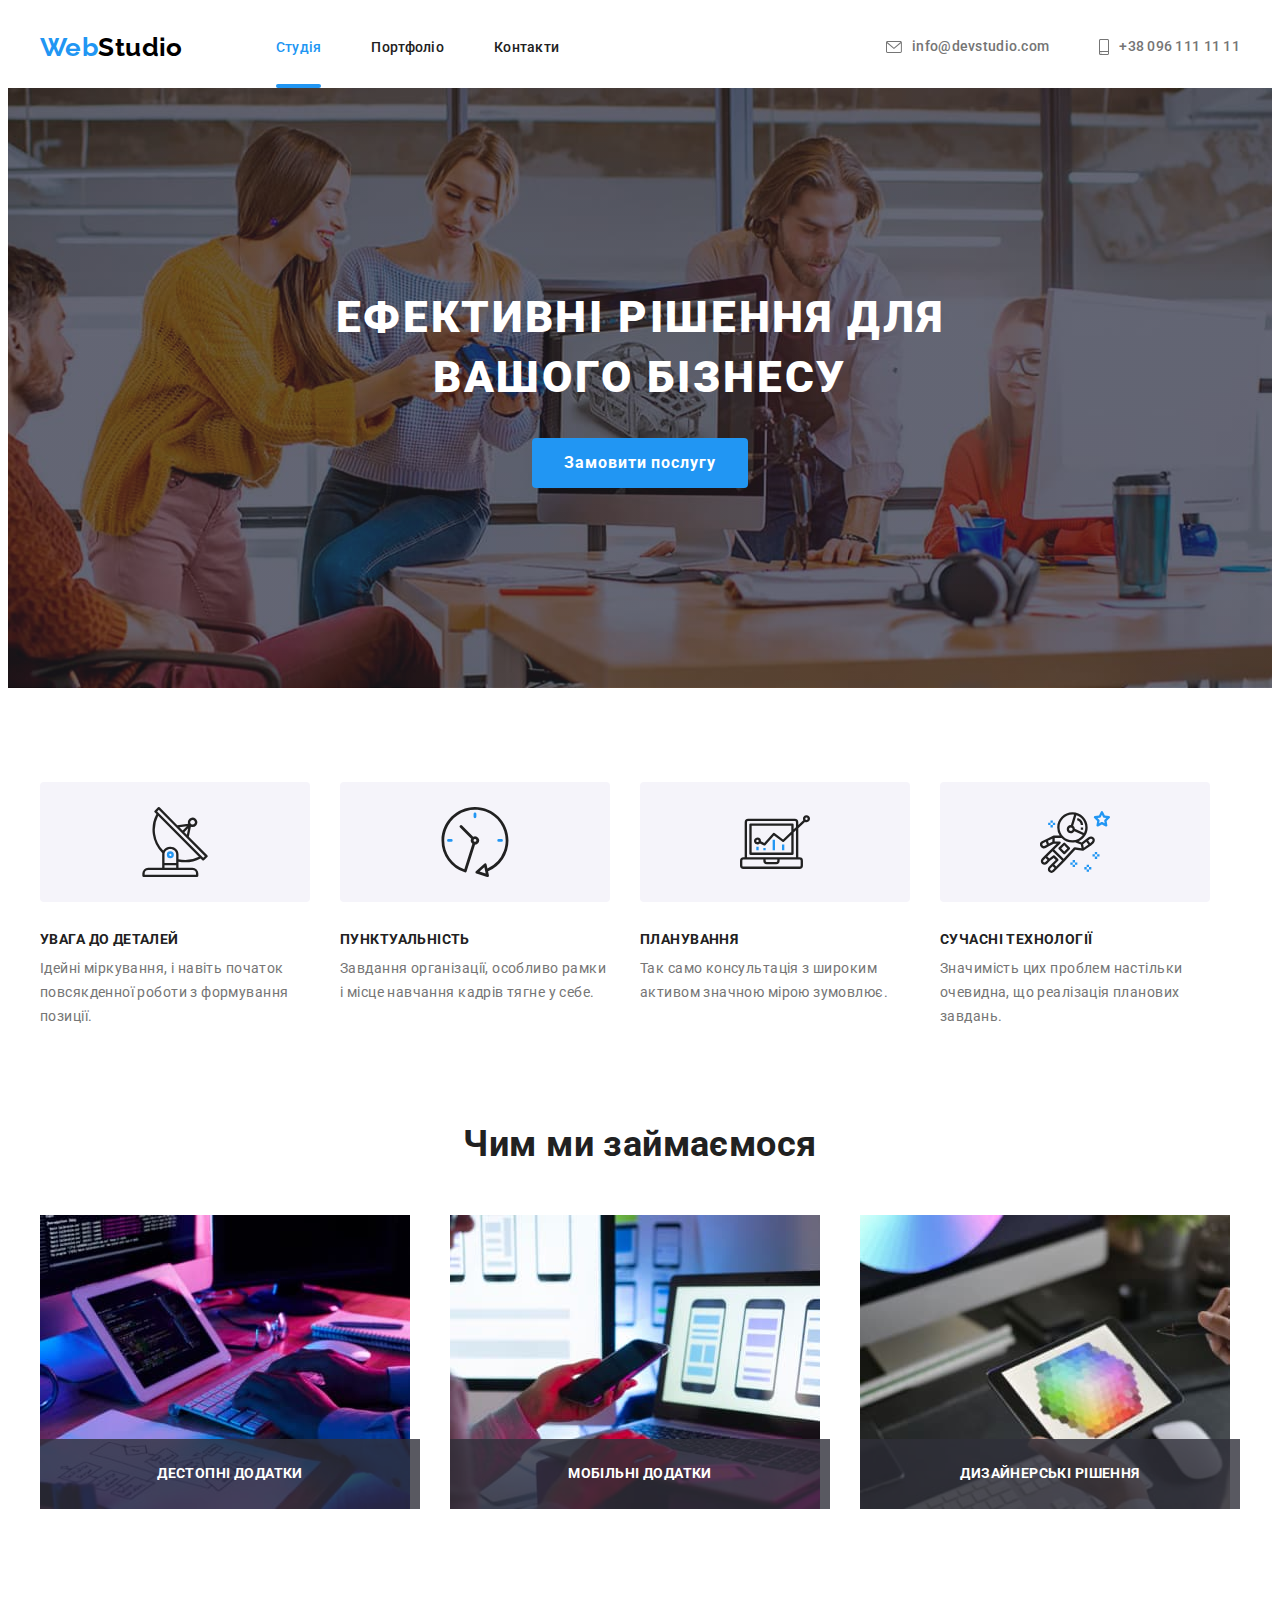
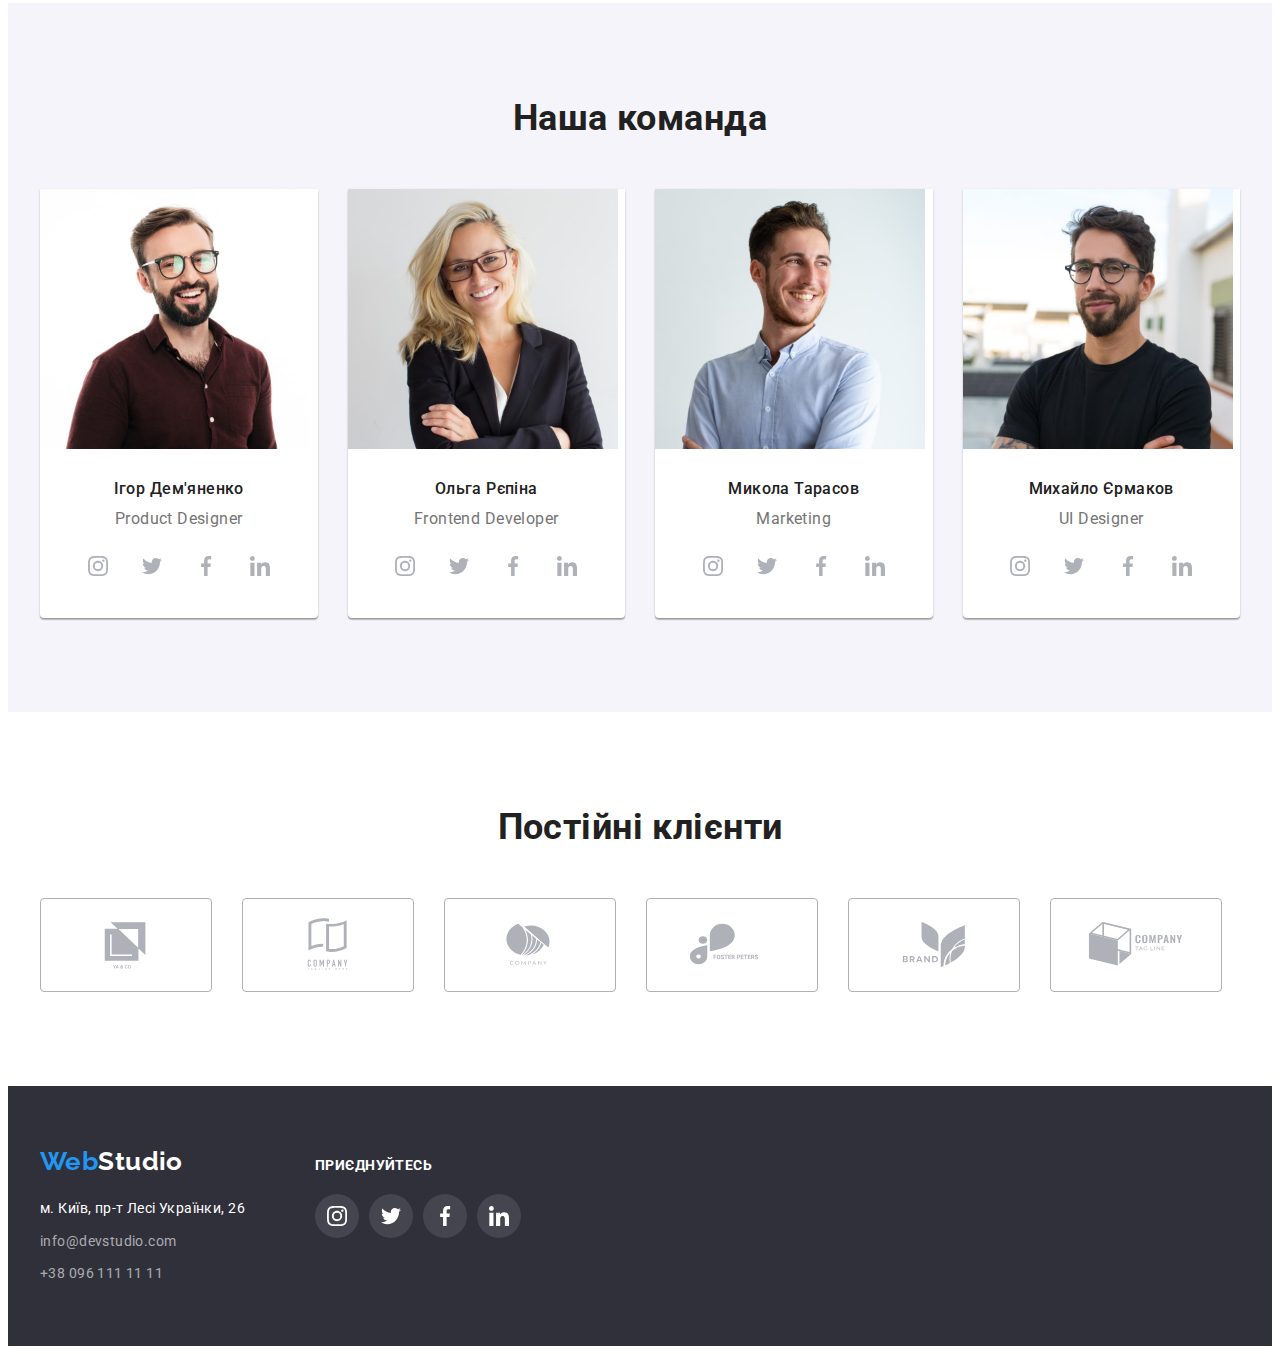
==== index.html @ 3c34f1d9 "Initial commit" ====
<!DOCTYPE html>
<html lang="uk">
  <head>
    <meta charset="UTF-8" />
    <meta http-equiv="X-UA-Compatible" content="IE=edge" />
    <meta name="viewport" content="width=device-width, initial-scale=1.0" />
    <title>WebStudio</title>
    <link rel="preconnect" href="https://fonts.googleapis.com" />
    <link rel="preconnect" href="https://fonts.gstatic.com" crossorigin />
    <link
      href="https://fonts.googleapis.com/css2?family=Raleway:wght@700&family=Roboto:wght@400;500;700;900&display=swap"
      rel="stylesheet"
    />
    <link
      rel="stylesheet"
      href="https://cdnjs.cloudflare.com/ajax/libs/modern-normalize/1.1.0/modern-normalize.min.css"
      integrity="sha512-wpPYUAdjBVSE4KJnH1VR1HeZfpl1ub8YT/NKx4PuQ5NmX2tKuGu6U/JRp5y+Y8XG2tV+wKQpNHVUX03MfMFn9Q=="
      crossorigin="anonymous"
      referrerpolicy="no-referrer"
    />
    <link rel="stylesheet" href="./css/style.css" />
  </head>
  <body>
    <header class="header">
      <div class="container header-container">
        <nav class="header-navigation">
          <div class="logotipe">
            <a class="logo-blue link logo" href="./index.html"
              >Web<span class="logo-black logo">Studio</span>
            </a>
          </div>

          <ul class="header-list list">
            <li class="header-item">
              <a href="./index.html" class="header-link link current">Студія</a>
            </li>
            <li class="header-item">
              <a href="./portfolio.html" class="header-link link">Портфоліо</a>
            </li>
            <li class="header-item">
              <a href="" class="header-link link">Контакти</a>
            </li>
          </ul>
        </nav>
        <ul class="contacts list">
          <li class="contacts-item">
            <a href="mailto:info@devstudio.com" class="contacts-link link">
              <svg class="mail" width="16" height="12">
                <use href="./img/symbol-defs.svg#icon-envelope"></use>
              </svg>
              info@devstudio.com
            </a>
          </li>
          <li class="contacts-item">
            <a href="tel:+380961111111" class="contacts-link link">
              <svg class="phone" width="10" height="16">
                <use href="./img/symbol-defs.svg#icon-smartphone"></use>
              </svg>
              +38 096 111 11 11
            </a>
          </li>
        </ul>
      </div>
    </header>
    <main>
      <section class="hero section">
        <div class="container">
          <h1 class="hero-title">Ефективні рішення для вашого бізнесу</h1>
          <button class="hero-button" type="button" data-modal-open>
            Замовити послугу
          </button>
        </div>
      </section>
      <section class="advanteges section">
        <div class="container">
          <h2 class="visually-hidden">Переваги</h2>
          <ul class="advanteges-list list">
            <li class="advanteges-item">
              <div class="icon-item">
                <svg class="icon-advanteges" width="70" height="70">
                  <use href="./img/symbol-defs.svg#icon-antenna"></use>
                </svg>
              </div>
              <h3 class="advanteges-title">Увага до деталей</h3>
              <p class="advanteges-text">
                Ідейні міркування, і навіть початок повсякденної роботи з
                формування позиції.
              </p>
            </li>
            <li class="advanteges-item">
              <div class="icon-item">
                <svg class="icon-advanteges" width="70" height="70">
                  <use href="./img/symbol-defs.svg#icon-clock"></use>
                </svg>
              </div>
              <h3 class="advanteges-title">Пунктуальність</h3>
              <p class="advanteges-text">
                Завдання організації, особливо рамки і місце навчання кадрів
                тягне у себе.
              </p>
            </li>
            <li class="advanteges-item">
              <div class="icon-item">
                <svg class="icon-advanteges" width="70" height="70">
                  <use href="./img/symbol-defs.svg#icon-diagram"></use>
                </svg>
              </div>
              <h3 class="advanteges-title">Планування</h3>
              <p class="advanteges-text">
                Так само консультація з широким активом значною мірою зумовлює.
              </p>
            </li>
            <li class="advanteges-item">
              <div class="icon-item">
                <svg class="icon-advanteges" width="70" height="70">
                  <use href="./img/symbol-defs.svg#icon-astronaut"></use>
                </svg>
              </div>
              <h3 class="advanteges-title">Сучасні технології</h3>
              <p class="advanteges-text">
                Значимість цих проблем настільки очевидна, що реалізація
                планових завдань.
              </p>
            </li>
          </ul>
        </div>
      </section>
      <section class="work section">
        <div class="container">
          <h2 class="work-title">Чим ми займаємося</h2>
          <ul class="work-list list">
            <li class="work-item">
              <img
                src="./img/workplace1.jpg"
                alt="верстка сайту"
                width="370"
                height="294"
              />
              <p class="work-name">Дестопні додатки</p>
            </li>
            <li class="work-item">
              <img
                src="./img/workplace2.jpg"
                alt="дизайн додатку"
                width="370"
                height="294"
              />
              <p class="work-name">Мобільні додатки</p>
            </li>
            <li class="work-item">
              <img
                src="./img/workplace3.jpg"
                alt="вибір кольору"
                width="370"
                height="294"
              />
              <p class="work-name">Дизайнерські рішення</p>
            </li>
          </ul>
        </div>
      </section>
      <section class="command section">
        <div class="container">
          <h2 class="command-title">Наша команда</h2>
          <ul class="command-list list">
            <li class="command-item">
              <img
                src="./img/team_mmbr1.jpeg"
                alt="працівник вебстудії"
                width="270"
                height="260"
              />
              <div class="command-card">
                <h3 class="command-name">Ігор Дем'яненко</h3>
                <p class="command-position" lang="en">Product Designer</p>
                <ul class="social-list list">
                  <li class="social-item">
                    <a class="social-link" href="">
                      <svg class="social-icon" width="20" height="20">
                        <use href="./img/symbol-defs.svg#icon-instagram"></use>
                      </svg>
                    </a>
                  </li>
                  <li class="social-item">
                    <a class="social-link" href="">
                      <svg class="social-icon" width="20" height="20">
                        <use href="./img/symbol-defs.svg#icon-twitter"></use>
                      </svg>
                    </a>
                  </li>
                  <li class="social-item">
                    <a class="social-link" href="">
                      <svg class="social-icon" width="20" height="20">
                        <use href="./img/symbol-defs.svg#icon-facebook"></use>
                      </svg>
                    </a>
                  </li>
                  <li class="social-item">
                    <a class="social-link" href="">
                      <svg class="social-icon" width="20" height="20">
                        <use href="./img/symbol-defs.svg#icon-linkedin"></use>
                      </svg>
                    </a>
                  </li>
                </ul>
              </div>
            </li>
            <li class="command-item">
              <img
                src="./img/team_mmbr2.jpeg"
                alt="працівник вебстудії"
                width="270"
                height="260"
              />
              <div class="command-card">
                <h3 class="command-name">Ольга Рєпіна</h3>
                <p class="command-position" lang="en">Frontend Developer</p>
                <ul class="social-list list">
                  <li class="social-item">
                    <a class="social-link" href="">
                      <svg class="social-icon" width="20" height="20">
                        <use href="./img/symbol-defs.svg#icon-instagram"></use>
                      </svg>
                    </a>
                  </li>
                  <li class="social-item">
                    <a class="social-link" href="">
                      <svg class="social-icon" width="20" height="20">
                        <use href="./img/symbol-defs.svg#icon-twitter"></use>
                      </svg>
                    </a>
                  </li>
                  <li class="social-item">
                    <a class="social-link" href="">
                      <svg class="social-icon" width="20" height="20">
                        <use href="./img/symbol-defs.svg#icon-facebook"></use>
                      </svg>
                    </a>
                  </li>
                  <li class="social-item">
                    <a class="social-link" href="">
                      <svg class="social-icon" width="20" height="20">
                        <use href="./img/symbol-defs.svg#icon-linkedin"></use>
                      </svg>
                    </a>
                  </li>
                </ul>
              </div>
            </li>
            <li class="command-item">
              <img
                src="./img/team_mmbr3.jpeg"
                alt="працівник вебстудії"
                width="270"
                height="260"
              />
              <div class="command-card">
                <h3 class="command-name">Микола Тарасов</h3>
                <p class="command-position" lang="en">Marketing</p>
                <ul class="social-list list">
                  <li class="social-item">
                    <a class="social-link" href="">
                      <svg class="social-icon" width="20" height="20">
                        <use href="./img/symbol-defs.svg#icon-instagram"></use>
                      </svg>
                    </a>
                  </li>
                  <li class="social-item">
                    <a class="social-link" href="">
                      <svg class="social-icon" width="20" height="20">
                        <use href="./img/symbol-defs.svg#icon-twitter"></use>
                      </svg>
                    </a>
                  </li>
                  <li class="social-item">
                    <a class="social-link" href="">
                      <svg class="social-icon" width="20" height="20">
                        <use href="./img/symbol-defs.svg#icon-facebook"></use>
                      </svg>
                    </a>
                  </li>
                  <li class="social-item">
                    <a class="social-link" href="">
                      <svg class="social-icon" width="20" height="20">
                        <use href="./img/symbol-defs.svg#icon-linkedin"></use>
                      </svg>
                    </a>
                  </li>
                </ul>
              </div>
            </li>
            <li class="command-item">
              <img
                src="./img/team_mmbr4.jpeg"
                alt="працівник вебстудії"
                width="270"
                height="260"
              />
              <div class="command-card">
                <h3 class="command-name">Михайло Єрмаков</h3>
                <p class="command-position" lang="en">UI Designer</p>
                <ul class="social-list list">
                  <li class="social-item">
                    <a class="social-link" href="">
                      <svg class="social-icon" width="20" height="20">
                        <use href="./img/symbol-defs.svg#icon-instagram"></use>
                      </svg>
                    </a>
                  </li>
                  <li class="social-item">
                    <a class="social-link" href="">
                      <svg class="social-icon" width="20" height="20">
                        <use href="./img/symbol-defs.svg#icon-twitter"></use>
                      </svg>
                    </a>
                  </li>
                  <li class="social-item">
                    <a class="social-link" href="">
                      <svg class="social-icon" width="20" height="20">
                        <use href="./img/symbol-defs.svg#icon-facebook"></use>
                      </svg>
                    </a>
                  </li>
                  <li class="social-item">
                    <a class="social-link" href="">
                      <svg class="social-icon" width="20" height="20">
                        <use href="./img/symbol-defs.svg#icon-linkedin"></use>
                      </svg>
                    </a>
                  </li>
                </ul>
              </div>
            </li>
          </ul>
        </div>
      </section>
      <section class="cliens section">
        <div class="container">
          <h2 class="clients-title">Постійні клієнти</h2>
          <ul class="clients-list list">
            <li class="clients-item">
              <a class="clients-link" href="">
                <svg class="clients-icon" width="106" height="60">
                  <use href="./img/symbol-defs.svg#icon-Logo1"></use>
                </svg>
              </a>
            </li>
            <li class="clients-item">
              <a class="clients-link" href="">
                <svg class="clients-icon" width="106" height="60">
                  <use href="./img/symbol-defs.svg#icon-Logo2"></use>
                </svg>
              </a>
            </li>
            <li class="clients-item">
              <a class="clients-link" href="">
                <svg class="clients-icon" width="106" height="60">
                  <use href="./img/symbol-defs.svg#icon-Logo3"></use>
                </svg>
              </a>
            </li>
            <li class="clients-item">
              <a class="clients-link" href="">
                <svg class="clients-icon" width="106" height="60">
                  <use href="./img/symbol-defs.svg#icon-Logo4"></use>
                </svg>
              </a>
            </li>
            <li class="clients-item">
              <a class="clients-link" href="">
                <svg class="clients-icon" width="106" height="60">
                  <use href="./img/symbol-defs.svg#icon-Logo5"></use>
                </svg>
              </a>
            </li>
            <li class="clients-item">
              <a class="clients-link" href="">
                <svg class="clients-icon" width="106" height="60">
                  <use href="./img/symbol-defs.svg#icon-Logo6"></use>
                </svg>
              </a>
            </li>
          </ul>
        </div>
      </section>
    </main>
    <footer class="footer">
      <div class="container footer-container">
        <div class="footer-content">
          <a class="logo-blue link logo" href="./index.html"
            >Web<span class="logo-white logo">Studio</span>
          </a>
          <address class="adress">
            <ul class="footer-list list">
              <li class="footer-item">
                <a
                  class="footer-adress link"
                  href="https://goo.gl/maps/qnxu2ppHanYmHoTc9"
                  target="_blank"
                  rel="noopener noreferrer nofollow"
                  >м. Київ, пр-т Лесі Українки, 26</a
                >
              </li>
              <li class="footer-item">
                <a class="footer-link link" href="mailto:info@devstudio.com"
                  >info@devstudio.com</a
                >
              </li>
              <li class="footer-item">
                <a class="footer-link link" href="tel:+380961111111"
                  >+38 096 111 11 11</a
                >
              </li>
            </ul>
          </address>
        </div>
        <div class="footer-social">
          <h2 class="footer-title">Приєднуйтесь</h2>
          <ul class="footer-soc-list list">
            <li class="footer-soc-item">
              <a class="footer-soc-link" href="">
                <svg class="footer-icon" width="20" height="20">
                  <use href="./img/symbol-defs.svg#icon-instagram"></use>
                </svg>
              </a>
            </li>
            <li class="footer-soc-item">
              <a class="footer-soc-link" href="">
                <svg class="footer-icon" width="20" height="20">
                  <use href="./img/symbol-defs.svg#icon-twitter"></use>
                </svg>
              </a>
            </li>
            <li class="footer-soc-item">
              <a class="footer-soc-link" href="">
                <svg class="footer-icon" width="20" height="20">
                  <use href="./img/symbol-defs.svg#icon-facebook"></use>
                </svg>
              </a>
            </li>
            <li class="footer-soc-item">
              <a class="footer-soc-link" href="">
                <svg class="footer-icon" width="20" height="20">
                  <use href="./img/symbol-defs.svg#icon-linkedin"></use>
                </svg>
              </a>
            </li>
          </ul>
        </div>
      </div>
    </footer>
    <div class="backdrop is-hidden" data-modal>
      <div class="modal">
        <button type="button" class="modal-button" data-modal-close>
          <svg class="modal-close" width="18" height="18">
            <use href="./img/symbol-defs.svg#icon-close"></use>
          </svg>
        </button>
      </div>
    </div>
    <script src="./js/modal.js"></script>
  </body>
</html>
---- css/style.css ----
:root {
        --accent-color: #2196F3;
        --border-color: #F5F4FA;
        --button-color: #2196F3;
        --command-backgroud: #F5F4FA;
        --contacts-link: #757575;
        --first-font-size: 16px;
        --footer-adresscolor: #FFFFFF;--footer-background: #2F303A;
        --header-link: #212121;
        --hero-backgroud: #2F303A;
        --link-color: #afb1b8;
        --logo-black: #000000;
        --logo-blue: #2196F3;
        --logo-white: #FFFFFF;
        --main-color: #FFFFFF;
        --second-title-color: #212121;
        --second-font: 'Raleway', 'sans-serif';
        --second-font-size: 14px;
        --thrid-title-color: #212121;
        --text-color: #757575;
        --typical-lh: 1.19;
}

p,
h1,
h2,
h3,
h4,
h5,
h6 {
    margin: 0;
}

ul,
ol {
    margin: 0;
    padding-left: 0;
}

button {cursor: pointer;
margin: 0;}
address {font-style: normal;}

img {
    display: block;
}
        
.list {
    list-style: none;
}

.link {
    text-decoration: none;
}

.header-list .header-link.current {
color: var(--accent-color);
}
body {
    font-family: 'Roboto', 'sans-serif';
    background-color: var(--main-color);
    letter-spacing: 0.03em;font-size: 14px;
    color: var(--thrid-title-color);
}

.container {
    width: 1200px;
    padding-left: 15px;
    padding-right: 15px;
    margin: 0 auto;
    
}

.section {
    padding: 94px 0;
}
/*------header---------*/
.header {
    padding: 24px 0 25px;
}
.logotipe {
    margin-right: 93px;
}
.logo {font-family: var(--second-font);
    font-style: normal;
    font-weight: 700;
    font-size: 26px;
    line-height: var(--typical-lh);
    }

.logo-blue {
    color: var(--logo-blue);}

.logo-black {
    color: var(--logo-black);}

.logo-white {
    color: var(--logo-white);}

.header-container {
    display: flex;
    align-items: center;
}

.header-navigation {
    display: flex;
    align-items: center;
}

.header-link {
    font-weight: 500;
    line-height: 1.14;
    letter-spacing: 0.02em;
    color: var(--header-link);
    transition: color 250ms;
    transition-timing-function: cubic-bezier(0.4, 0, 0.2, 1)

}

.header-item {
    position: relative;
}

.current::after {
    position: absolute;
    bottom: -32px;
    
    content: '';
    display: block;
    width: 100%;
    height: 4px;
    background: var(--accent-color);
    border-radius: 2px;
   
}

.header-list {
    width: 281px;
    display: flex;
    gap: 50px;
}
.contacts-link {
    font-weight: 500;
    line-height: 1.14;
    letter-spacing: 0.02em;
    color: var(--contacts-link);
    color: var(--contacts-link);
    display: flex;
    align-items: center;
    transition: color 250ms;
    transition-timing-function: cubic-bezier(0.4, 0, 0.2, 1);
}

.mail, .phone {
    margin-right: 10px;
    fill: currentColor;
    
}

.contacts {
    display: flex;
    gap: 50px;
    margin-left: auto;

}

.contacts-link:hover,
.header-link:hover,
.header-link:focus,
.footer-link:hover,
.footer-link:focus {
    color: var(--accent-color);
}

/* --------HERO---------- */
.hero {
    background-color: var(--hero-backgroud);
    padding: 200px 0;
    text-align: center;
    background-image: linear-gradient(rgba(47, 48, 58, 0.4),
    rgba(47, 48, 58, 0.4)),  url(../img/hero.jpeg);
    background-repeat: no-repeat;
    background-position: center;
    background-size: cover;
    max-width: 1600px;
    margin: 0 auto;
}

.hero-title {
    font-weight: 900;
    font-size: 44px;
    line-height: 1.36;
    text-align: center;
    letter-spacing: 0.06em;
    text-transform: uppercase;
    color: var(--main-color);
    box-sizing: border-box;
    margin: 0 auto 30px;
    width: 696px;

}
    

.hero-button {
    background-color: var(--button-color);
    font-family: inherit;
    font-style: normal;
    font-weight: 700;
    font-size: var(--first-font-size);
    line-height: 1.87;
    align-items: center;
    text-align: center;
    letter-spacing: 0.06em;
    color: var(--main-color);
    border-radius: 4px;
    border: none;
    padding: 10px 32px;
}

/* ----------advanteges--------- */

.visually-hidden {
    position: absolute;
    width: 1px;
    height: 1px;
    margin: -1px;
    border: 0;
    padding: 0;
    white-space: nowrap;
    clip-path: inset(100%);
    clip: rect(0 0 0 0);
    overflow: hidden;
}

/* .icon-item {
    display: flex;
    gap: 30px;
    margin-bottom: 30px;
} */

.icon-item {
    width: 270px;
    height: 120px;
    background-color: var(--command-backgroud);
    border-radius: 4px;
    display: flex;
    justify-content: center;
    align-items: center;
    margin-bottom: 30px;
}


.advanteges-list {
    display: flex;
    flex-wrap: wrap;
    gap: 30px;
}
.advanteges-title {
    font-size: var(--second-font-size);
    line-height: 1.14;
    text-transform: uppercase;
    margin-bottom: 10px;
}

.advanteges-item {
    width: 270px;
}

.advanteges-text {
    line-height: 1.71;
    color: var(--text-color);
}

/* -------------work-------------- */
.work-list,
.galery-list,
.button-list {
    display: flex;
}

.work-title {
    font-size: 36px;
    line-height: 1.17;
    text-align: center;
    color: var(--second-title-color);
    margin-bottom: 50px;
}

.work {
    padding: 0 0 94px;
}

.work-list {
    gap: 30px;
}

.work-item {
    position: relative;
    
    width: calc((100% - 60px) / 3);
}

.work-name {
    position: absolute;
    bottom: 0px;
    
    font-style: normal;
    font-weight: 700;
    font-size: var(--second-font-size);
    line-height: 1.14;
    text-align: center;
    letter-spacing: 0.03em;
    text-transform: uppercase;
    color: var(--main-color);
    background-color: rgba(47, 48, 58, 0.8);
    width: 100%;
    padding: 27px 0;
}

/* -------------command----------- */
.command {
    background-color: var(--command-backgroud);
}

.command-title {
    font-size: 36px;
    line-height: 1.17;
    text-align: center;
    color: var(--second-title-color);
    margin-bottom: 50px;
}

.command-list {
    display: flex;
    gap: 30px;
}

.command-item {
    width: 270px;
    background: var(--main-color);
    box-shadow: 0px 1px 3px rgba(0, 0, 0, 0.12), 0px 1px 1px rgba(0, 0, 0, 0.14), 0px 2px 1px rgba(0, 0, 0, 0.2);
    border-radius: 0px 0px 4px 4px;
    width: calc((100% - 90px) / 4);
}

.command-card {
    padding: 30px 0;
}
.command-name {
    font-weight: 500;
    font-size: var(--first-font-size);
    line-height: var(--typical-lh);
    text-align: center;
    margin-bottom: 10px;
}

.command-position {
    font-size: var(--first-font-size);
    line-height: 1.19;
    text-align: center;
    color: var(--text-color);
    margin-bottom: 16px;
}
    

.social-list {
    display: flex;
    justify-content: center;
    gap: 10px;
}

.social-icon {
    fill: currentColor;
}

.social-link {
    width: 44px;
    height: 44px;
    border-radius: 50%;
    background-color: var(--main-color);
    display: flex;
    align-items: center;
    justify-content: center;
    color: var(--link-color);
    transition-property: color, background-color;
    transition-duration: 250ms;
    transition-timing-function: cubic-bezier(0.4, 0, 0.2, 1);
}



.social-link:hover,
.social-link:focus {
    background-color: var(--accent-color);
    color: var(--main-color);
}

/*--------Clients--------------*/

.clients-title {
    font-size: 36px;
    line-height: 1.17;
    text-align: center;
    color: var(--second-title-color);
    margin-bottom: 50px;
}

.clients-list {
    display: flex;
    gap: 30px;
}

.clients-icon {
    fill: currentColor;
}

.clients-link {
    display: flex;
    width: 170px;
    height: 92px;
    border: 1px solid var(--link-color);
    border-radius: 4px;
    align-items: center;
    justify-content: center;
    color: var(--link-color);
    transition-property: color, border-color;
    transition-duration: 250ms;
    transition-timing-function: cubic-bezier(0.4, 0, 0.2, 1);
}

.clients-link:hover,
.clients-link:focus {
    border-color: var(--accent-color);
    color: var(--accent-color);
}


/* -----------footer--------------- */
.footer {
    background: var(--footer-background);
    padding: 60px 0;
}
.footer-list {
    line-height: 1.71;
}

.adress {
    margin-top: 20px;
}

.footer-adress {
    color: var(--footer-adresscolor);}

.footer-item {
    margin-bottom: 9px;
}

.footer-item:last-child {
    margin: 0;
}

.footer-link {
    color: rgba(255, 255, 255, 0.6);
    transition: color 250ms;
    transition-timing-function: cubic-bezier(0.4, 0, 0.2, 1);
}

.footer-title {
    font-family: 'Roboto';
    font-style: normal;
    font-weight: 700;
    font-size: var(--second-font-size);
    line-height: 1.14;
    letter-spacing: 0.03em;
    text-transform: uppercase;
    color: var(--main-color);
    margin-bottom: 20px;
}

.footer-container {
    display: flex;
    align-items: baseline;
    gap: 70px;
}

.footer-soc-list {
    display: flex;
    gap: 10px;
}

.footer-soc-link {
    width: 44px;
    height: 44px;
    border-radius: 50%;
    background-color: rgba(255, 255, 255, 0.1);
    display: flex;
    align-items: center;
    justify-content: center;
    color: var(--main-color);
    transition: background-color 250ms;
    transition-timing-function: cubic-bezier(0.4, 0, 0.2, 1);
}

.footer-icon {
    fill: currentColor;
}

.footer-soc-link:hover,
.footer-soc-link:focus {
    background-color: var(--accent-color);
    
}
    /* ----------Portfolio--------- */

.header-portfolio {
    border-bottom: 1px solid rgba(236, 236, 236, 1);
    padding: 24px 0 25px;
}

.btn {
    font-family: inherit;
    font-style: normal;
    font-weight: 500;
    font-size: var(--first-font-size);
    line-height: 1.62;
    text-align: center;
    letter-spacing: 0.03em;
    color: #212121;
    background-color: var(--border-color);
    border-radius: 4px;
    border: var(--border-color);
    transition-property: background-color, box-shadow;
    transition-duration: 250ms;
    transition-timing-function: cubic-bezier(0.4, 0, 0.2, 1);  
}


.btn:hover, 
.btn:focus {
    border: var(--accent-color);
    background-color: var(--accent-color);
    color: var(--main-color);
    box-shadow: 0px 1px 1px rgba(0, 0, 0, 0.12), 0px 4px 4px rgba(0, 0, 0, 0.06), 1px 4px 6px rgba(0, 0, 0, 0.16);
}

.button-list {
    justify-content: center;
    gap: 8px;
    margin-bottom: 50px;
}

.button-title {
   padding: 6px 22px;
}

.button-title:first-child {
    padding: 6px 25px ;
}

.galery-list {
    flex-wrap: wrap;
    gap: 30px;

}

.galery-card {
   border: 1px solid rgba(238, 238, 238, 1);
   padding: 24px 20px;

}

.galery-title {
    font-size: 18px;
    line-height: 2;
    letter-spacing: 0.06em;
    color: var(--thrid-title-color);
    margin-bottom: 4px;
}

.galery-item {
    width: calc((100% - 60px) / 3);
    transition: box-shadow 250ms;
    transition-timing-function: cubic-bezier(0.4, 0, 0.2, 1);
}

.galery-link {
    display: block;
}

.galery-link:hover {
    box-shadow: 0px 1px 1px rgba(0, 0, 0, 0.12), 0px 4px 4px rgba(0, 0, 0, 0.06), 1px 4px 6px rgba(0, 0, 0, 0.16);
}

.galery-text {
    font-size: var(--first-font-size);
    line-height: 1.88;
    color: var(--text-color);

}

.galery-image {
    position: relative;
    overflow: hidden;
}

.galery-overlay {
    position: absolute;
    width: 100%;
    height: 100%;
    bottom: 0;
    right: 0;
    transform: translateY(100%);
    transition: transform 250ms;
    transition-timing-function: cubic-bezier(0.4, 0, 0.2, 1);
    overflow: auto;
}

.galery-link:hover 
.galery-overlay {
    transform: translateY(0);
}

.galery-overlay-content {
    font-size: 18px;
    line-height: 1.56;
    letter-spacing: 0.03em;
    color: var(--main-color);
    padding: 63px 24px;
    background: rgba(33, 150, 243, 0.9);
}

.backdrop {
    position: fixed;
    top: 0;
    width: 100%;
    height: 100%;
    background-color: rgba(0, 0, 0, 0.2);
    transition: opasity 300ms linear, visibility 300ms linear;
}

.modal {
    position: absolute;
    top: 50%;
    left: 50%;
    transform: translate(-50%, -50%) scale(1);
    transition: transform 300ms linear;
    width: 528px;
    min-height: 581px;
    background: #FFFFFF;
    box-shadow: 0px 1px 3px rgba(0, 0, 0, 0.12), 0px 1px 1px rgba(0, 0, 0, 0.14), 0px 2px 1px rgba(0, 0, 0, 0.2);
    border-radius: 4px;
    
}

.backdrop.is-hidden .modal {
    transform: translate(-50%, -50%) scale(0);
}

.modal-button {
    position: absolute;
    top: 8px;
    right: 8px;
    width: 30px;
    height: 30px;
    background: #FFFFFF;
    border: 1px solid rgba(0, 0, 0, 0.1);
    border-radius: 50%;
    display: flex;
    align-items: center;
    justify-content: center;
    padding: 0;
}

.is-hidden {
    opacity: 0;
    visibility: hidden;
    pointer-events: none;
}
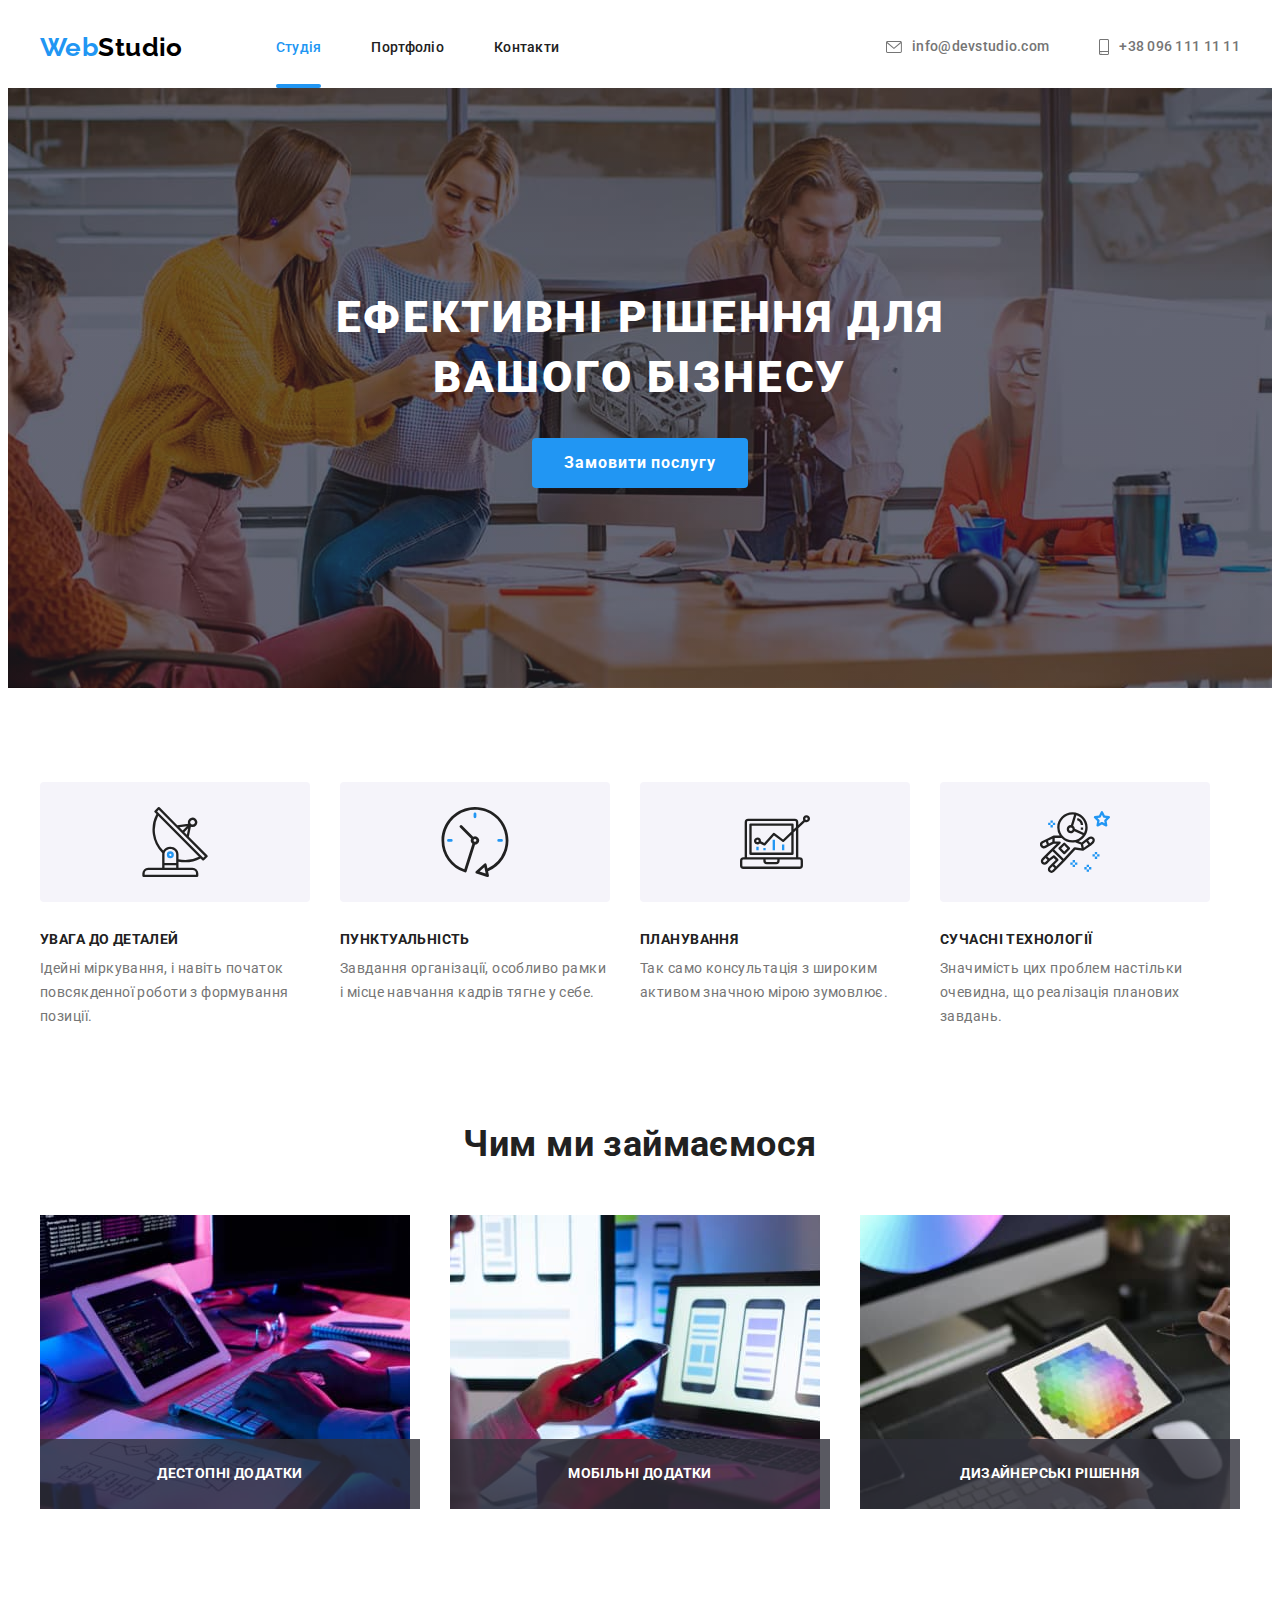
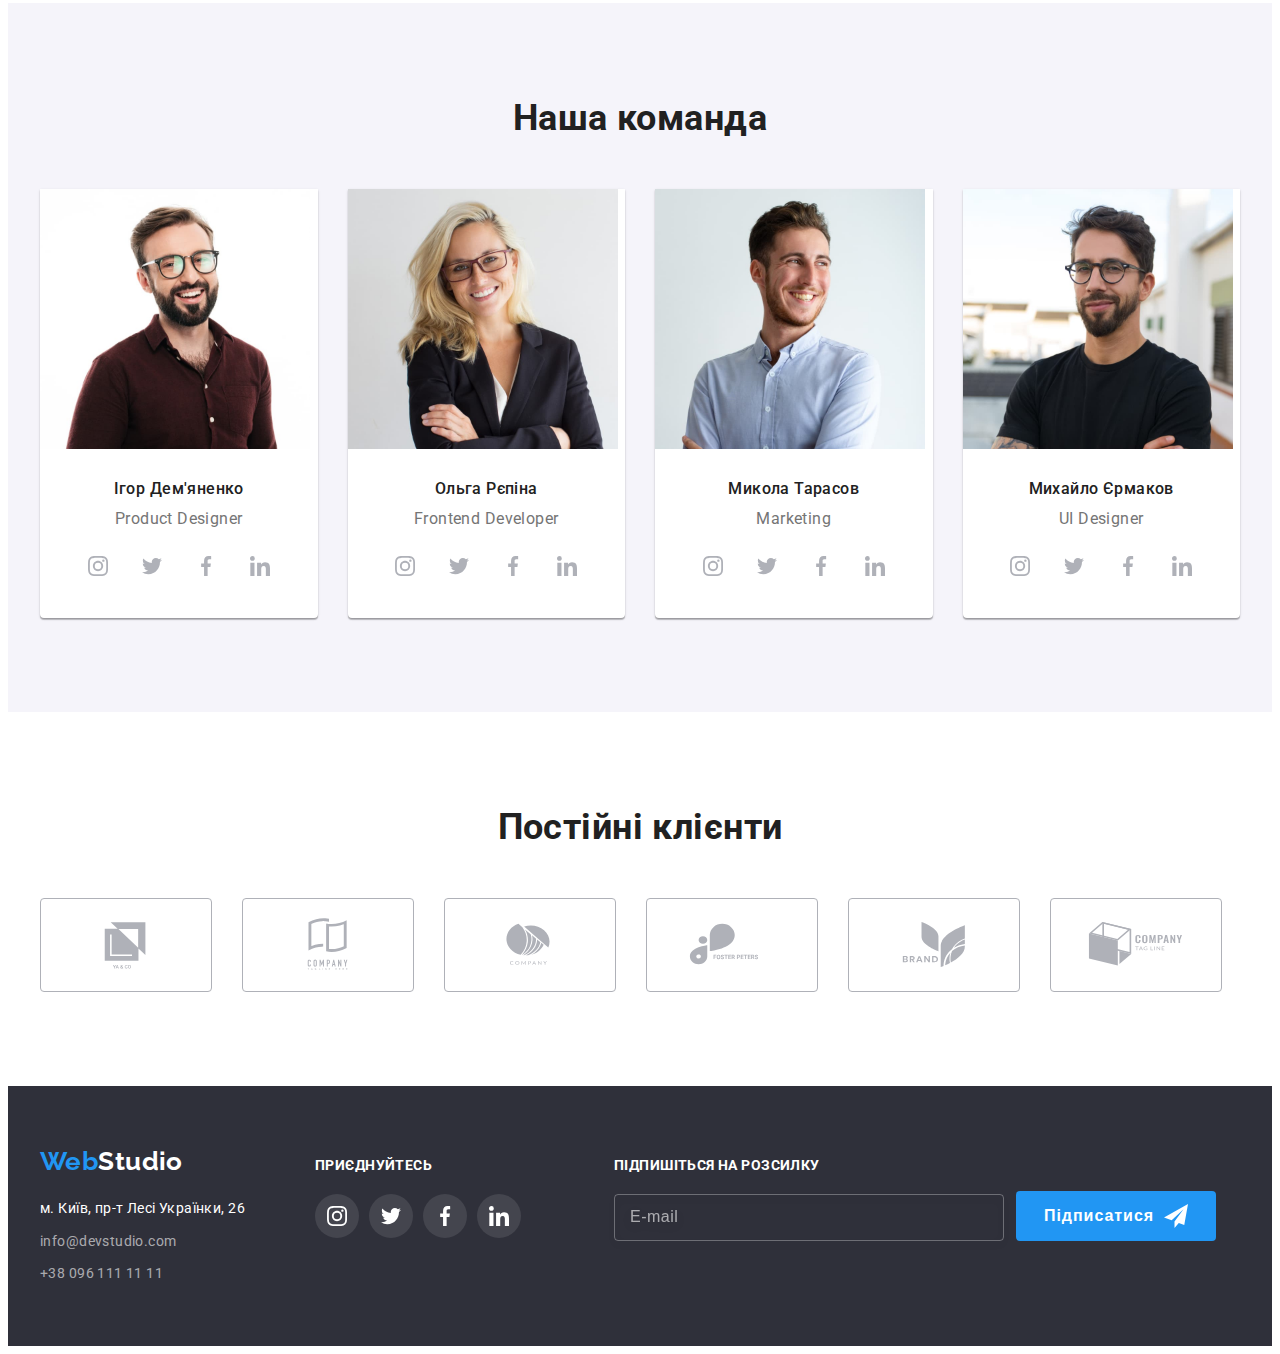
==== commit 635f01d4: "додані та стилізовані елементи форм" ====
--- a/index.html
+++ b/index.html
@@ -447,6 +447,26 @@
             </li>
           </ul>
         </div>
+        <form class="footer-form">
+          <div class="footer-sub">
+            <label for="user_email" class="footer-form-title"
+              >Підпишіться на розсилку</label
+            >
+            <input
+              class="footer-email"
+              type="email"
+              name="email"
+              id="user_email"
+              placeholder="E-mail"
+            />
+          </div>
+          <button type="submit" class="footer-button-sub">
+            Підписатися
+            <svg class="clients-icon" width="24" height="24">
+              <use href="./img/symbol-defs.svg#icon-icon-send"></use>
+            </svg>
+          </button>
+        </form>
       </div>
     </footer>
     <div class="backdrop is-hidden" data-modal>
@@ -456,6 +476,72 @@
             <use href="./img/symbol-defs.svg#icon-close"></use>
           </svg>
         </button>
+        <form class="hero-form">
+          <h3 class="hero-form-title">
+            Залиште свої дані, ми вам передзвонимо
+          </h3>
+          <ul class="hero-form-list">
+            <li class="hero-form-item">
+              <label for="name">Ім'я</label>
+              <div class="form-input">
+                <input
+                  class="input-data"
+                  type="text"
+                  name="name"
+                  id="name"
+                  autofocus
+                />
+                <svg class="form-icon" width="18" height="18">
+                  <use href="./img/symbol-defs.svg#icon-person-black"></use>
+                </svg>
+              </div>
+            </li>
+            <li class="hero-form-item">
+              <label for="tel">Телефон</label>
+              <div class="form-input">
+                <input class="input-data" type="tel" name="tel" id="tel" />
+                <svg class="form-icon" width="18" height="18">
+                  <use href="./img/symbol-defs.svg#icon-phone-black"></use>
+                </svg>
+              </div>
+            </li>
+            <li class="hero-form-item">
+              <label for="mail">Пошта</label>
+              <div class="form-input">
+                <input class="input-data" type="email" name="mail" id="mail" />
+                <svg class="form-icon" width="18" height="18">
+                  <use href="./img/symbol-defs.svg#icon-email-black"></use>
+                </svg>
+              </div>
+            </li>
+            <li class="hero-form-item">
+              <label for="comment">Коментар</label>
+              <textarea
+                name="comment"
+                id="comment"
+                cols="30"
+                rows="10"
+                placeholder="Введіть текст"
+              ></textarea>
+            </li>
+          </ul>
+          <span class="hero-form-check">
+            <label class="check-label">
+              <input class="check-input" type="checkbox" name="policy" />
+              <span class="check-icon">
+                <svg class="check-point" width="12" height="11">
+                  <use href="./img/symbol-defs.svg#icon-check"></use>
+                </svg>
+              </span>
+              <span class="check-border"></span>
+              Погоджуюся з розсилкою та приймаю
+              <a class="check-label-link" href="">Умови договору</a>
+            </label>
+          </span>
+          <span class="form-button">
+            <button type="submit" class="form-button-stile">Відправити</button>
+          </span>
+        </form>
       </div>
     </div>
     <script src="./js/modal.js"></script>
--- a/css/style.css
+++ b/css/style.css
@@ -8,11 +8,13 @@
         --footer-adresscolor: #FFFFFF;--footer-background: #2F303A;
         --header-link: #212121;
         --hero-backgroud: #2F303A;
+        --label-color: #757575;
         --link-color: #afb1b8;
         --logo-black: #000000;
         --logo-blue: #2196F3;
         --logo-white: #FFFFFF;
         --main-color: #FFFFFF;
+        --modal-background: #FFFFFF;
         --second-title-color: #212121;
         --second-font: 'Raleway', 'sans-serif';
         --second-font-size: 14px;
@@ -37,9 +39,13 @@
     padding-left: 0;
 }
 
-button {cursor: pointer;
-margin: 0;}
-address {font-style: normal;}
+button {
+    cursor: pointer;
+    margin: 0;
+}
+address {
+    font-style: normal;
+}
 
 img {
     display: block;
@@ -112,9 +118,9 @@
     line-height: 1.14;
     letter-spacing: 0.02em;
     color: var(--header-link);
-    transition: color 250ms;
+    transition-property: color;
+    transition-duration: 250ms;
     transition-timing-function: cubic-bezier(0.4, 0, 0.2, 1)
-
 }
 
 .header-item {
@@ -124,7 +130,6 @@
 .current::after {
     position: absolute;
     bottom: -32px;
-    
     content: '';
     display: block;
     width: 100%;
@@ -144,10 +149,10 @@
     line-height: 1.14;
     letter-spacing: 0.02em;
     color: var(--contacts-link);
-    color: var(--contacts-link);
-    display: flex;
-    align-items: center;
-    transition: color 250ms;
+    display: flex;
+    align-items: center;
+    transition-property: color;
+    transition-duration: 250ms;
     transition-timing-function: cubic-bezier(0.4, 0, 0.2, 1);
 }
 
@@ -232,12 +237,6 @@
     overflow: hidden;
 }
 
-/* .icon-item {
-    display: flex;
-    gap: 30px;
-    margin-bottom: 30px;
-} */
-
 .icon-item {
     width: 270px;
     height: 120px;
@@ -296,14 +295,12 @@
 
 .work-item {
     position: relative;
-    
     width: calc((100% - 60px) / 3);
 }
 
 .work-name {
     position: absolute;
     bottom: 0px;
-    
     font-style: normal;
     font-weight: 700;
     font-size: var(--second-font-size);
@@ -338,7 +335,9 @@
 .command-item {
     width: 270px;
     background: var(--main-color);
-    box-shadow: 0px 1px 3px rgba(0, 0, 0, 0.12), 0px 1px 1px rgba(0, 0, 0, 0.14), 0px 2px 1px rgba(0, 0, 0, 0.2);
+    box-shadow: 0px 1px 3px rgba(0, 0, 0, 0.12),
+    0px 1px 1px rgba(0, 0, 0, 0.14),
+    0px 2px 1px rgba(0, 0, 0, 0.2);
     border-radius: 0px 0px 4px 4px;
     width: calc((100% - 90px) / 4);
 }
@@ -461,7 +460,8 @@
 
 .footer-link {
     color: rgba(255, 255, 255, 0.6);
-    transition: color 250ms;
+    transition-property: color;
+    transition-duration: 250ms;
     transition-timing-function: cubic-bezier(0.4, 0, 0.2, 1);
 }
 
@@ -480,7 +480,6 @@
 .footer-container {
     display: flex;
     align-items: baseline;
-    gap: 70px;
 }
 
 .footer-soc-list {
@@ -497,7 +496,8 @@
     align-items: center;
     justify-content: center;
     color: var(--main-color);
-    transition: background-color 250ms;
+    transition-property: background-color;
+    transition-duration: 250ms;
     transition-timing-function: cubic-bezier(0.4, 0, 0.2, 1);
 }
 
@@ -510,6 +510,66 @@
     background-color: var(--accent-color);
     
 }
+
+.footer-form {
+    display: flex;
+    align-items: flex-end;
+    gap: 12px;
+}
+
+.footer-form-title {
+    font-weight: 700;
+    line-height: 1.14;
+    text-transform: uppercase;
+    color: var(--footer-adresscolor);
+    width: 207px;
+    display: block;
+    margin-bottom: 20px;
+}
+
+.footer-content {
+    margin-right: 70px;
+}
+.footer-social {
+    margin-right: 93px;
+}
+
+
+.footer-form input {
+    width: 358px;
+    border: 1px solid rgba(255, 255, 255, 0.3);
+    filter: drop-shadow(0px 4px 4px rgba(0, 0, 0, 0.15));
+    border-radius: 4px;
+    background-color: transparent;
+    padding: 15px;
+    margin: 0;
+}
+
+.footer-form input::placeholder {
+    font-weight: 400;
+    font-size: 16px;
+    line-height: 1.25px;
+    letter-spacing: 0.03em;
+    color: rgba(255, 255, 255, 0.6);
+}
+
+.footer-button-sub {
+    font-weight: 700;
+    font-size: var(--first-font-size);
+    line-height: 1.88;
+    letter-spacing: 0.06em;
+    color: var(--footer-adresscolor);
+    width: 200px;
+    background: var(--button-color);
+    border-radius: 4px;
+    padding: 10px 0;
+    border: none;
+    display: flex;
+    justify-content: center;
+    align-items: center;
+    gap: 10px;
+}
+
     /* ----------Portfolio--------- */
 
 .header-portfolio {
@@ -579,12 +639,13 @@
 
 .galery-item {
     width: calc((100% - 60px) / 3);
-    transition: box-shadow 250ms;
-    transition-timing-function: cubic-bezier(0.4, 0, 0.2, 1);
 }
 
 .galery-link {
     display: block;
+    transition-property: box-shadow;
+    transition-duration: 250ms;
+    transition-timing-function: cubic-bezier(0.4, 0, 0.2, 1);
 }
 
 .galery-link:hover {
@@ -610,7 +671,8 @@
     bottom: 0;
     right: 0;
     transform: translateY(100%);
-    transition: transform 250ms;
+    transition-property: transform;
+    transition-duration: 250ms;
     transition-timing-function: cubic-bezier(0.4, 0, 0.2, 1);
     overflow: auto;
 }
@@ -628,6 +690,8 @@
     padding: 63px 24px;
     background: rgba(33, 150, 243, 0.9);
 }
+
+/* ---------modal-------- */
 
 .backdrop {
     position: fixed;
@@ -646,9 +710,10 @@
     transition: transform 300ms linear;
     width: 528px;
     min-height: 581px;
-    background: #FFFFFF;
+    background: var(--modal-background);
     box-shadow: 0px 1px 3px rgba(0, 0, 0, 0.12), 0px 1px 1px rgba(0, 0, 0, 0.14), 0px 2px 1px rgba(0, 0, 0, 0.2);
     border-radius: 4px;
+    padding: 40px;
     
 }
 
@@ -662,7 +727,7 @@
     right: 8px;
     width: 30px;
     height: 30px;
-    background: #FFFFFF;
+    background: var(--modal-background);
     border: 1px solid rgba(0, 0, 0, 0.1);
     border-radius: 50%;
     display: flex;
@@ -675,4 +740,212 @@
     opacity: 0;
     visibility: hidden;
     pointer-events: none;
-}+}
+
+.modal-close {
+    fill: #000000;
+    transition-property: fill;
+    transition-duration: 250ms;
+    transition-timing-function: cubic-bezier(0.4, 0, 0.2, 1);
+}
+/* --------modal-form---------- */
+
+.modal-close:hover,
+.modal-close:focus {
+    fill: var(--accent-color);
+}
+
+.hero-form-title {
+    font-size: 20px;
+    line-height: 1.15;
+    color: var(--second-title-color);
+    width: 100%;
+    text-align: center;
+    margin-bottom: 12px;
+}
+
+.hero-form-item {
+    display: flex;
+    flex-direction: column;
+    margin-bottom: 10px;
+}
+
+.hero-form-item:last-child {
+    margin-bottom: 20px;
+}
+
+.hero-form-item label {
+    font-size: 12px;
+    line-height: 1.17;
+    letter-spacing: 0.01em;
+    color: var(--label-color);
+    margin-bottom: 4px;
+}
+
+.form-input {
+    position: relative;  
+}
+
+.input-data {
+    width: 100%;
+    font: inherit;
+    padding: 12px 11px 12px 40px;
+    border: 1px solid rgba(33, 33, 33, 0.2);
+    border-radius: 4px;
+    transition-property: border-color color;
+    transition-duration: 250ms;
+    transition-timing-function: cubic-bezier(0.4, 0, 0.2, 1);
+}
+
+.form-icon {
+    position: absolute;
+    top: 50%;
+    left: 10px;
+    transform: translateY(-50%);
+    fill: #000000;
+    
+}
+
+.input-data:hover,
+.input-data:focus {
+    border-color: var(--accent-color);
+}
+
+.input-data:hover+.form-icon,
+.input-data:focus+.form-icon {
+    fill: var(--accent-color);
+}
+
+
+.hero-form-item textarea {
+    padding: 12px 16px;
+    border: 1px solid rgba(33, 33, 33, 0.2);
+    border-radius: 4px;
+    resize: none;
+    transition-property: border-color;
+    transition-duration: 250ms;
+    transition-timing-function: cubic-bezier(0.4, 0, 0.2, 1);
+}
+
+.hero-form-item textarea::placeholder {
+    font-family: 'Roboto';
+    font-style: normal;
+    font-weight: 400;
+    font-size: 12px;
+    line-height: 1.17;
+    letter-spacing: 0.01em;
+    color: rgba(117, 117, 117, 0.5);
+}
+
+.hero-form-item textarea:hover,
+.hero-form-item textarea:focus {
+    border-color: #2196F3;
+}
+
+.form-button-stile {
+    width: 200px;
+    padding: 10px 52px;
+    background: var(--button-color);
+    border-radius: 4px;
+    border: none;
+    font-weight: 700;
+    font-size: 16px;
+    line-height: 1.88;
+    letter-spacing: 0.06em;
+    color: var(--main-color);
+    align-items: center;
+    transition-property: background-color;
+    transition-duration: 250ms;
+    transition-timing-function: cubic-bezier(0.4, 0, 0.2, 1);
+}
+
+.hero-form-check {
+    display: flex;
+    justify-content: center;
+    align-items: center;
+    gap: 8px;
+    margin-bottom: 30px;
+}
+
+.check-label {
+    margin: 0;
+    font-size: 14px;
+    line-height: 1.7;
+    letter-spacing: 0.03em;
+    color: var(--label-color);
+    display: inline-block;
+    position: relative;
+}
+
+.check-input {
+    display: inline-block;
+    position: absolute;
+    width: 1px;
+    height: 1px;
+    margin: -1px;
+    padding: 0;
+    border: 0;
+    clip: rect(0 0 0 0);
+    overflow: hidden;
+}
+
+.check-icon {
+    display: inline-block;
+    width: 16px;
+    height: 15px;
+    border: 2px solid #212121;
+    border-radius: 3px;
+    background-color: #FFFFFF;
+    margin-right: 8px;
+    position: relative;
+}
+
+.check-border {
+    display: inline-block;
+    width: 16px;
+    height: 15px;
+    border: 3px solid transparent;
+    border-radius: 3px;
+    background-color: transparent;
+    position: absolute;
+    top: 2px;
+    left: 0;
+}
+
+.check-point {
+    position: absolute;
+    top: 50%;
+    left: 50%;
+    transform: translate(-50%, -50%);
+}
+
+
+.check-input:checked + .check-icon {
+    background-color: var(--accent-color);
+    border-color: var(--accent-color);
+}
+
+.check-input:focus ~ .check-border {
+    border-color: #2670ba;
+}
+
+.check-input:checked ~ .check-border {
+    border-color: transparent;
+}
+
+
+.form-button {
+    display: flex;
+    flex-direction: column;
+    align-items: center;
+}
+
+.check-label-link {
+    color: var(--accent-color);
+}
+
+.form-button-stile:focus, 
+.form-button-stile:hover {
+    background-color: #188CE8;
+}
+
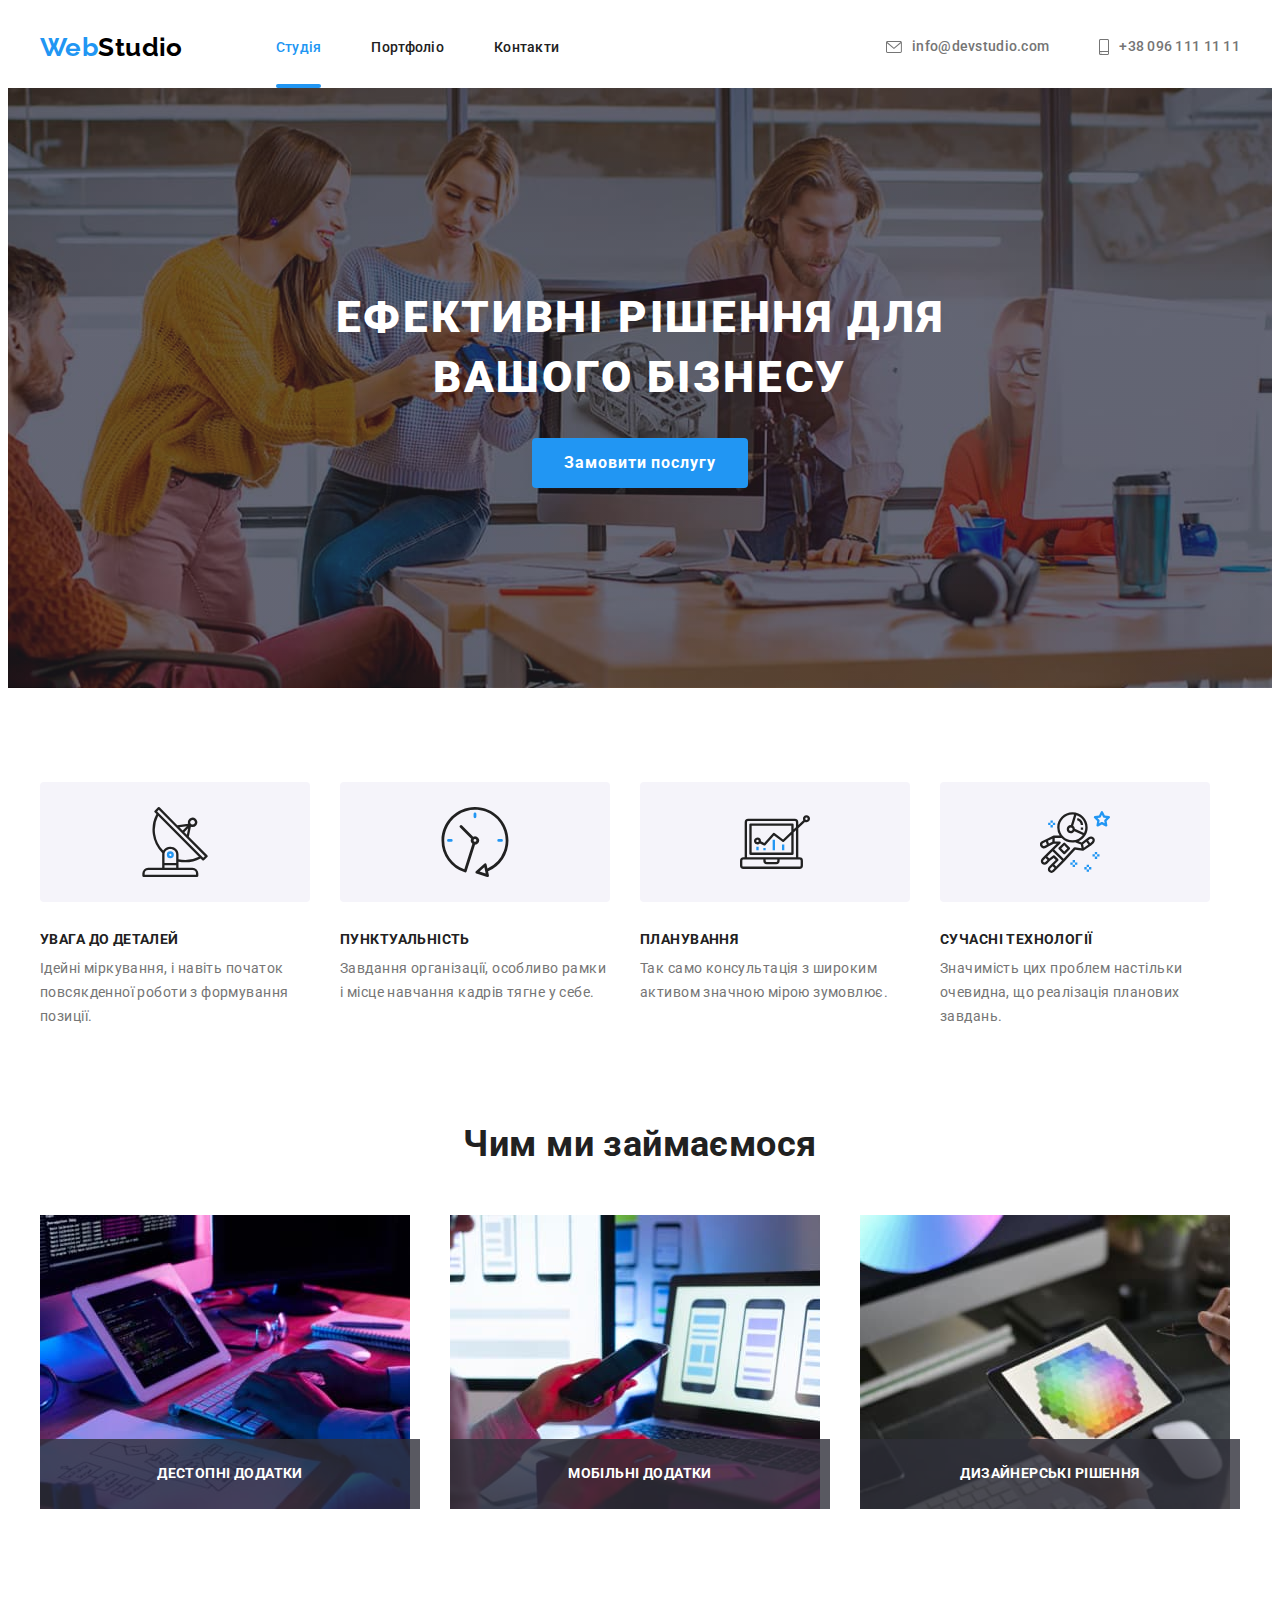
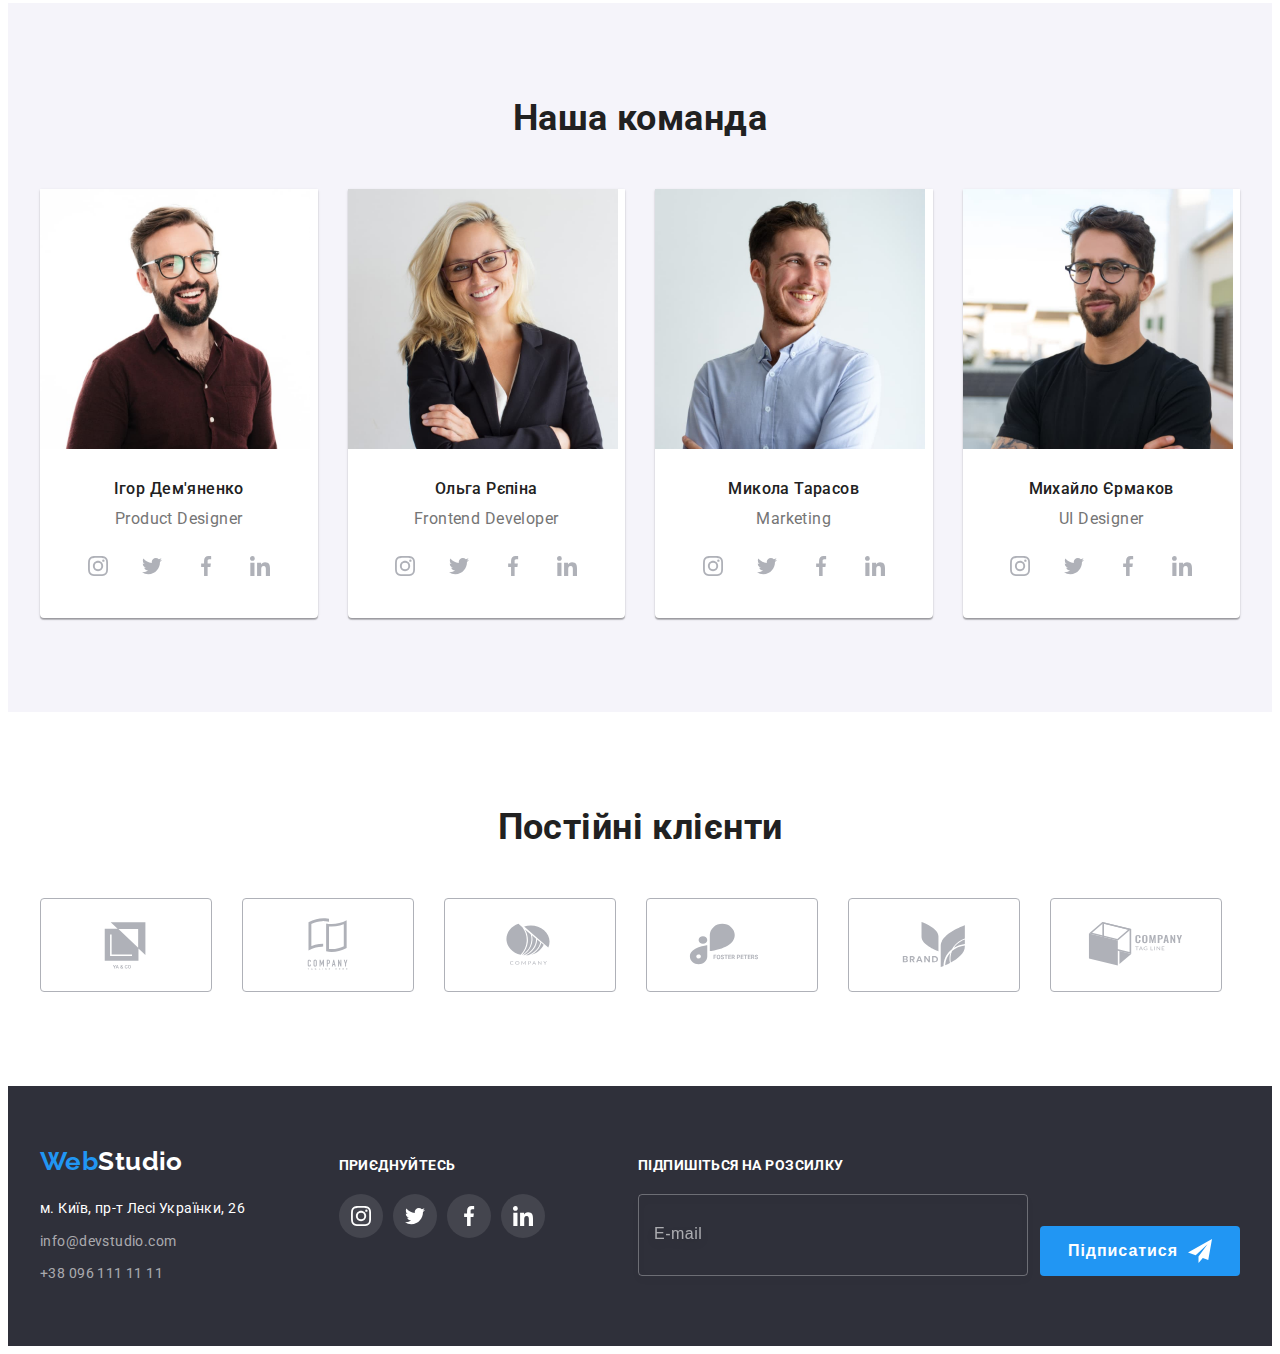
==== commit 2f79bdb8: "виправлення помилок стилів форм" ====
--- a/index.html
+++ b/index.html
@@ -480,51 +480,49 @@
           <h3 class="hero-form-title">
             Залиште свої дані, ми вам передзвонимо
           </h3>
-          <ul class="hero-form-list">
-            <li class="hero-form-item">
-              <label for="name">Ім'я</label>
-              <div class="form-input">
-                <input
-                  class="input-data"
-                  type="text"
-                  name="name"
-                  id="name"
-                  autofocus
-                />
-                <svg class="form-icon" width="18" height="18">
-                  <use href="./img/symbol-defs.svg#icon-person-black"></use>
-                </svg>
-              </div>
-            </li>
-            <li class="hero-form-item">
-              <label for="tel">Телефон</label>
-              <div class="form-input">
-                <input class="input-data" type="tel" name="tel" id="tel" />
-                <svg class="form-icon" width="18" height="18">
-                  <use href="./img/symbol-defs.svg#icon-phone-black"></use>
-                </svg>
-              </div>
-            </li>
-            <li class="hero-form-item">
-              <label for="mail">Пошта</label>
-              <div class="form-input">
-                <input class="input-data" type="email" name="mail" id="mail" />
-                <svg class="form-icon" width="18" height="18">
-                  <use href="./img/symbol-defs.svg#icon-email-black"></use>
-                </svg>
-              </div>
-            </li>
-            <li class="hero-form-item">
-              <label for="comment">Коментар</label>
-              <textarea
-                name="comment"
-                id="comment"
-                cols="30"
-                rows="10"
-                placeholder="Введіть текст"
-              ></textarea>
-            </li>
-          </ul>
+          <div class="hero-form-item">
+            <label class="form-label" for="name">Ім'я</label>
+            <span class="form-input">
+              <input
+                class="input-data"
+                type="text"
+                name="name"
+                id="name"
+                autofocus
+              />
+              <svg class="form-icon" width="18" height="18">
+                <use href="./img/symbol-defs.svg#icon-person-black"></use>
+              </svg>
+            </span>
+          </div>
+          <div class="hero-form-item">
+            <label class="form-label" for="tel">Телефон</label>
+            <span class="form-input">
+              <input class="input-data" type="tel" name="tel" id="tel" />
+              <svg class="form-icon" width="18" height="18">
+                <use href="./img/symbol-defs.svg#icon-phone-black"></use>
+              </svg>
+            </span>
+          </div>
+          <div class="hero-form-item">
+            <label class="form-label" for="mail">Пошта</label>
+            <span class="form-input">
+              <input class="input-data" type="email" name="mail" id="mail" />
+              <svg class="form-icon" width="18" height="18">
+                <use href="./img/symbol-defs.svg#icon-email-black"></use>
+              </svg>
+            </span>
+          </div>
+          <div class="hero-form-item">
+            <label class="form-label" for="comment">Коментар</label>
+            <textarea
+              name="comment"
+              id="comment"
+              cols="30"
+              rows="10"
+              placeholder="Введіть текст"
+            ></textarea>
+          </div>
           <span class="hero-form-check">
             <label class="check-label">
               <input class="check-input" type="checkbox" name="policy" />
--- a/css/style.css
+++ b/css/style.css
@@ -480,6 +480,7 @@
 .footer-container {
     display: flex;
     align-items: baseline;
+    justify-content: space-between;
 }
 
 .footer-soc-list {
@@ -527,16 +528,10 @@
     margin-bottom: 20px;
 }
 
-.footer-content {
-    margin-right: 70px;
-}
-.footer-social {
-    margin-right: 93px;
-}
-
-
 .footer-form input {
+    color: var(--main-color);
     width: 358px;
+    height: 50px;
     border: 1px solid rgba(255, 255, 255, 0.3);
     filter: drop-shadow(0px 4px 4px rgba(0, 0, 0, 0.15));
     border-radius: 4px;
@@ -734,6 +729,10 @@
     align-items: center;
     justify-content: center;
     padding: 0;
+    outline: none;
+    transition-property: border-color;
+    transition-duration: 250ms;
+    transition-timing-function: cubic-bezier(0.4, 0, 0.2, 1);
 }
 
 .is-hidden {
@@ -751,8 +750,10 @@
 /* --------modal-form---------- */
 
 .modal-close:hover,
-.modal-close:focus {
+.modal-close:focus,
+.modal-button:focus {
     fill: var(--accent-color);
+    border-color: var(--accent-color);
 }
 
 .hero-form-title {
@@ -769,32 +770,35 @@
     flex-direction: column;
     margin-bottom: 10px;
 }
-
-.hero-form-item:last-child {
+.hero-form-item textarea {
     margin-bottom: 20px;
 }
 
-.hero-form-item label {
+.form-label {
     font-size: 12px;
     line-height: 1.17;
     letter-spacing: 0.01em;
     color: var(--label-color);
     margin-bottom: 4px;
+    
+    
 }
 
 .form-input {
-    position: relative;  
+    position: relative;
 }
 
 .input-data {
     width: 100%;
+    height: 40px;
     font: inherit;
     padding: 12px 11px 12px 40px;
     border: 1px solid rgba(33, 33, 33, 0.2);
     border-radius: 4px;
-    transition-property: border-color color;
-    transition-duration: 250ms;
-    transition-timing-function: cubic-bezier(0.4, 0, 0.2, 1);
+    transition-property: border-color, color;
+    transition-duration: 250ms;
+    transition-timing-function: cubic-bezier(0.4, 0, 0.2, 1);
+    outline: none;
 }
 
 .form-icon {
@@ -803,22 +807,23 @@
     left: 10px;
     transform: translateY(-50%);
     fill: #000000;
-    
-}
-
-.input-data:hover,
+
+}
+
 .input-data:focus {
     border-color: var(--accent-color);
 }
 
-.input-data:hover+.form-icon,
 .input-data:focus+.form-icon {
     fill: var(--accent-color);
 }
 
 
 .hero-form-item textarea {
+    width: 100%;
+    height: 120px;
     padding: 12px 16px;
+    outline: none;
     border: 1px solid rgba(33, 33, 33, 0.2);
     border-radius: 4px;
     resize: none;
@@ -837,9 +842,9 @@
     color: rgba(117, 117, 117, 0.5);
 }
 
-.hero-form-item textarea:hover,
+
 .hero-form-item textarea:focus {
-    border-color: #2196F3;
+    border-color: var(--accent-color);
 }
 
 .form-button-stile {
@@ -904,7 +909,7 @@
     display: inline-block;
     width: 16px;
     height: 15px;
-    border: 3px solid transparent;
+    border: 2px solid transparent;
     border-radius: 3px;
     background-color: transparent;
     position: absolute;
@@ -926,10 +931,11 @@
 }
 
 .check-input:focus ~ .check-border {
-    border-color: #2670ba;
-}
-
-.check-input:checked ~ .check-border {
+    border-color: var(--accent-color);
+}
+
+.check-input:checked ~ .check-border,
+.check-input:focus + .check-icon {
     border-color: transparent;
 }
 
